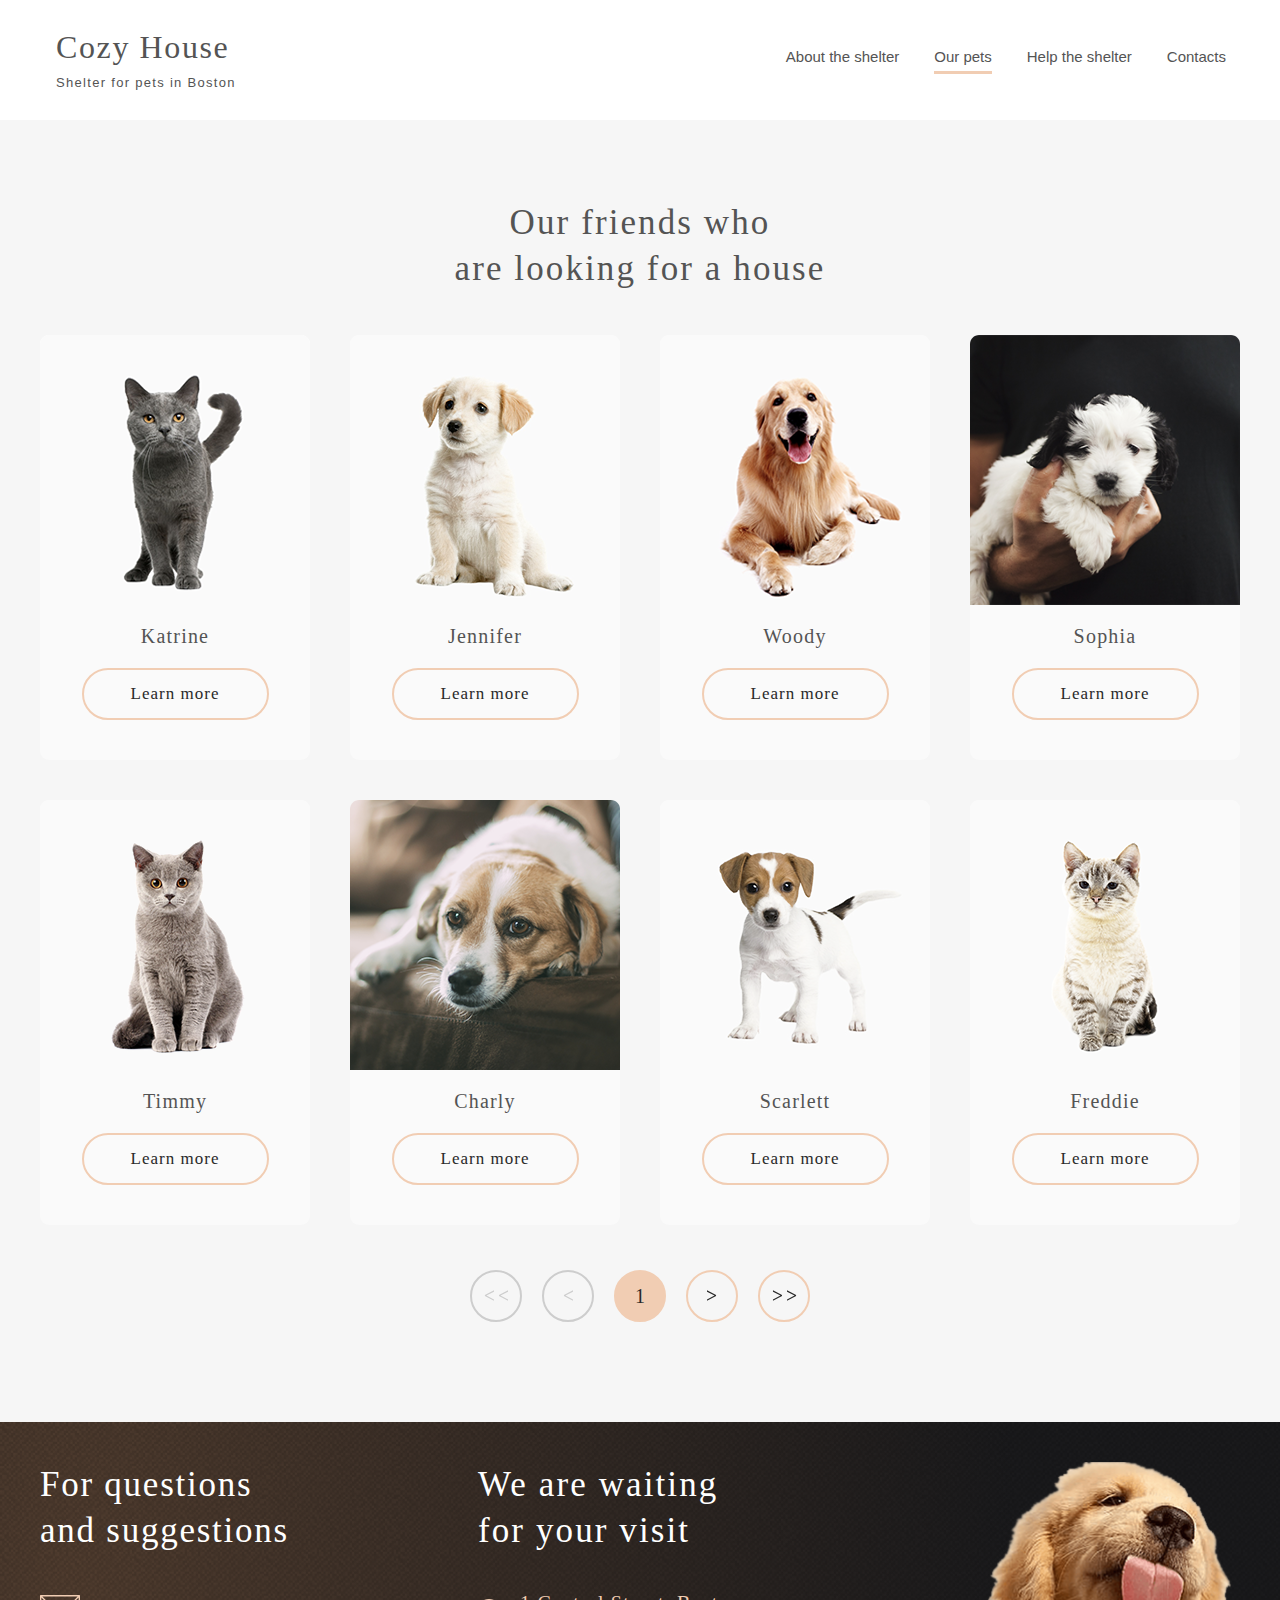
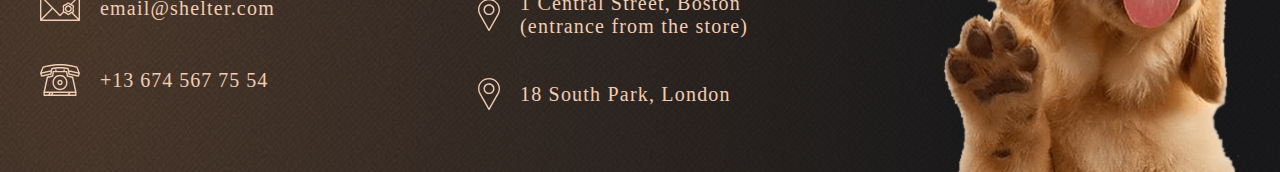
==== pages/pets/our-pets.html @ 00e176a5 "init: upload files" ====
<!DOCTYPE html>
<html lang="en">
  <head>
    <meta charset="UTF-8" />
    <meta http-equiv="X-UA-Compatible" content="IE=edge" />
    <meta name="viewport" content="width=device-width, initial-scale=1.0" />
    <title>Our pets</title>
    <link rel="stylesheet" href="our-pets.css" />
  </head>
  <body>
    <header>
      <div class="header-container">
        <div class="logo">
          <a href="../main/index.html" class="logo-a">
            <h1>Cozy House</h1>
            <p>Shelter for pets in Boston</p>
          </a>
        </div>
        <nav class="our-pets-nav">
          <ul class="our-pets-nav-ul">
            <li><a href="/pages/main/index.html">About the shelter</a></li>
            <li class="active"><a href="">Our pets</a></li>
            <li>
              <a href="../main/index.html#help-the-shelter">Help the shelter</a>
            </li>
            <li>
              <a href="#contacts">Contacts</a>
            </li>
          </ul>
        </nav>
      </div>
    </header>

    <main>
      <section class="our-friends-container">
        <h2 class="our-pets-h2">
          Our friends who <br />
          are looking for a house
        </h2>
        <div class="pet-list">
          <div class="pet">
            <img src="/assets/images/pets-katrine.svg" alt="Katrine" />
            <h3 class="pet-name">Katrine</h3>
            <button class="pet-btn">Learn more</button>
          </div>
          <div class="pet">
            <img src="/assets/images/pets-jennifer.svg" alt="Jennifer" />
            <h3 class="pet-name">Jennifer</h3>
            <button class="pet-btn">Learn more</button>
          </div>
          <div class="pet">
            <img src="/assets/images/pets-woody.svg" alt="Woody" />
            <h3 class="pet-name">Woody</h3>
            <button class="pet-btn">Learn more</button>
          </div>
          <div class="pet">
            <img src="/assets/images/Sophia.svg" alt="Sophia" />
            <h3 class="pet-name">Sophia</h3>
            <button class="pet-btn">Learn more</button>
          </div>
          <div class="pet">
            <img src="/assets/images/pets-timmy.svg" alt="Timmy" />
            <h3 class="pet-name">Timmy</h3>
            <button class="pet-btn">Learn more</button>
          </div>
          <div class="pet">
            <img src="/assets/images/pets-charly.svg" alt="Charly" />
            <h3 class="pet-name">Charly</h3>
            <button class="pet-btn">Learn more</button>
          </div>
          <div class="pet">
            <img src="/assets/images/pets-scarlet.svg" alt="Scarlett" />
            <h3 class="pet-name">Scarlett</h3>
            <button class="pet-btn">Learn more</button>
          </div>
          <div class="pet">
            <img src="/assets/images/Freddie.svg" alt="Freddie" />
            <h3 class="pet-name">Freddie</h3>
            <button class="pet-btn">Learn more</button>
          </div>
        </div>
        <div class="arrow-box">
          <button class="arrow-btn left" disabled>
            <img src="/assets/icons/double-arrow-left.svg" alt="arrow-button" />
          </button>
          <button class="arrow-btn left" disabled>
            <img src="/assets/icons/single-arrow-left.svg" alt="arrow-button" />
          </button>
          <button class="current-btn">1</button>
          <button class="arrow-btn right">
            <img
              src="/assets/icons/single-arrow-right.svg"
              alt="arrow-button"
            />
          </button>
          <button class="arrow-btn right">
            <img
              src="/assets/icons/double-arrow-right.svg"
              alt="arrow-button"
            />
          </button>
        </div>
      </section>
    </main>

    <footer class="block-6" id="contacts">
      <div class="footer-content">
        <div class="contacts">
          <h2 class="footer-h2-1">For questions and suggestions</h2>
          <a href="mailto:email@shelter.com">
            <div class="contacts-1">
              <img
                src="/assets/icons/icon-email.svg"
                alt="email-icon"
                class="cont-icon"
              />
              <span class="ftr-span-1">email@shelter.com</span>
            </div>
          </a>
          <a href="tel:+13 674 567 75 54">
            <div class="contacts-2">
              <img
                src="/assets/icons/icon-phone.svg"
                alt="phone-icon"
                class="phone-icon"
              />
              <span class="ftr-span-2">+13 674 567 75 54</span>
            </div>
          </a>
        </div>

        <div class="address">
          <h2 class="footer-h2-2">We are waiting for your visit</h2>
          <a href="https://goo.gl/maps/YBffEgtz4RcukRSLA" target="_blank">
            <div class="address-1">
              <img
                src="/assets/icons/icon-marker.svg"
                alt="location-icon"
                class="pin"
              />
              <span class="address-span-1"
                >1 Central Street, Boston (entrance from the store)</span
              >
            </div>
          </a>
          <a href="https://goo.gl/maps/GmSQT3jmfmqJFxHK8" target="_blank">
            <div class="address-2">
              <img
                src="/assets/icons/icon-marker-1.svg"
                alt="location-icon"
                class="pin"
              />
              <span class="address-span-2">18 South Park, London </span>
            </div>
          </a>
        </div>
        <img
          src="/assets/images/footer-puppy.svg"
          alt="doggo-footer"
          class="footer-puppy"
        />
      </div>
    </footer>
    <script src="../pets/our-pets.js"></script>
  </body>
</html>
---- pages/pets/our-pets.css ----
body{
    display: flex;
    flex-direction: column;
    margin: 0;
    padding: 0px;
    display: flex;
    justify-content: center;
}





/* HEADER  */

.header-container{
    width: 1280px;
    height: 120px;
    display: flex;
    justify-content: space-around;
    align-items: center;
    background: #FFFFFF;
}

/* LOGO */

.logo{
    width: 184px;
    height: 60px;
    display: flex;
    flex-direction: column;
    align-items: center;
    margin-right: 440px;

}

h1{
    margin: 0;
    font-weight: 400;
    font-size: 32px;
    line-height: 110%;
    letter-spacing: 0.05em;
    font-family: 'Georgia';

}
 p{
    margin: 0;
    text-align: center;
    font-weight: 400;
    font-size: 13px;
    letter-spacing: 0.1em;
   margin-top: 10px;
   font-family: 'Arial';


 }

 /* NAVIGATION */

.our-pets-nav-ul{
    display: flex;
    flex-direction: row;
    list-style: none;
    gap: 35px;
    color: #545454;
    font-family: 'Arial';
    font-weight: 400;
    font-size: 15px;
    margin: 0;
    padding: 0;
}


a{
    text-decoration: none;
    color: #545454; 
}

/* INTERACTIVE NAVBAR WITH JS */
ul li{
    cursor: pointer; 
    position: relative;
    text-align: center;
    padding-bottom: 8px;
}
li.active::after{
    position: absolute;
    content: "";
    height: 3px;
    width: 100%;
    background-color:#F1CDB3;
    left: 0;
    bottom: -1px;
    animation: appear 0.2s linear;
}
@keyframes appear{
    from{
        width: 0;
    }
    to{
        width: 100%;
    }
}




/* MAIN  */

main{
    width: 1280px;
    background: #F6F6F6;
}

section{
    display: flex;
    flex-direction: column;
    align-items: center;
    padding: 80px 40px;
    gap: 45px;
}


.our-pets-h2{
    width: 400px;
    height: 90px;
    text-align: center;
    font-family: 'Georgia';
    font-weight: 400;
    font-size: 35px;
    line-height: 130%;
    letter-spacing: 0.06em;
    color: #545454;
    margin: 0;
}


.pet-list{
    display: flex;
    justify-content: center;
    flex-wrap: wrap;
    gap: 40px;
    
}

.pet{
    display: flex;
    flex-direction: column;
    align-items: center;
    background: #FAFAFA;
    border-radius: 9px;
    padding-bottom: 40px;
}

.pet:hover {
    background-color: #ffffff;
    cursor:pointer;
    box-shadow: 5px 9px 18px -5px rgba(48, 48, 48, 0.76);
}
.pet:hover button{
    cursor:pointer;
    background: #F1CDB3;
}


.pet-name{
    font-family: 'Georgia';
    font-weight: 400;
    font-size: 20px;
    letter-spacing: 0.06em;
    color: #545454;

 }

 .pet-btn{
    width: 187px;
    height: 52px;
    border: 2px solid #F1CDB3;
    border-radius: 100px;
    font-family: 'Georgia';
    font-weight: 400;
    font-size: 17px;
    letter-spacing: 0.06em;
    color: #292929;
    background: #FAFAFA;
 }

/* ARROW BUTTONS */

.arrow-box{
    display: flex;
    gap: 20px;
    margin-bottom: 20px;
}
.arrow-btn{
    width: 52px;
    height: 52px;
    border-radius: 100px;
    border: 2px solid #F1CDB3;
    background: #F6F6F6;

}
.right:hover{
    cursor: pointer;
    background-color:#F1CDB3 ;
}
.left{
    border: 2px solid #CDCDCD;
    background: #F6F6F6;
}
.current-btn{
    width: 52px;
    height: 52px;
    border-radius: 100px;
    background: #F1CDB3;
    border: 2px solid #F1CDB3;
    font-family: 'Georgia';
    font-weight: 400;
    font-size: 20px;
    color: #292929;
}










/* FOOTER */

footer{
    display: flex;
    background: url(/assets/images/footer-gradient-background.svg) no-repeat;
    width: 1280px;
    height: 350px;
}

.footer-content{
    width: 1200px;
height: 310px;
display: flex;
gap: 160px;
margin-top: 40px;
margin-left: 40px;
margin-right: 40px;

}



.contacts{
    display: flex;
    flex-direction: column;
    width: 278px;
    height: 234px;
    gap:40px;
   
}

.footer-h2-1{
    font-family: 'Georgia';
    font-weight: 400;
    font-size: 35px;
    line-height: 130%;  
    letter-spacing: 0.05em;
    color: #FFFFFF;
    width: 278px;
    height: 90px;
    margin: 0;
}

.contacts-1{
    width: 251px;
    height: 32px;
    display: flex;
    align-items: center;

}

.cont-icon{
    width: 40px;
    height: 32px;
    margin-right: 20px;
}

.ftr-span-1{
    font-family: 'Georgia';
    font-weight: 400;
    font-size: 20px;
    line-height: 115%;
    letter-spacing: 0.06em;
    color: #F1CDB3;
    }

.contacts-2{
    display: flex;
    align-items: center;
    width: 239px;
    height: 32px;
}
.phone-icon{
    width: 40px;
height: 32px;
margin-right: 20px;
}

.ftr-span-2{
    width: 179px;
height: 23px;
font-family: 'Georgia';
font-weight: 400;
font-size: 20px;
line-height: 115%;
letter-spacing: 0.05em;

color: #F1CDB3;

}




.address{
    display: flex;
    flex-direction: column;
    width: 302px;
    height: 234px;
    gap:40px;
  
}

.footer-h2-2{
    font-family: 'Georgia';
    font-weight: 400;
    font-size: 35px;
    line-height: 130%;  
    letter-spacing: 0.06em;
    color: #FFFFFF;
    width: 270px;
    height: 90px;
    margin: 0;
}

.address-1{
    display: flex;
    align-items: center;
    width: 302px;
height: 46px;
}

.pin{
    width: 22px;
height: 32px;
margin-right: 20px;
}

.address-span-1{
    width: 260px;
    height: 46px;
    font-family: 'Georgia';
    font-weight: 400;
    font-size: 20px;
    line-height: 115%;
    letter-spacing: 0.06em;
    color: #F1CDB3;
}

.address-2{
    display: flex;
    align-items: center;
    width: 302px;
    height: 32px;
}

.address-span-2{
    width: 260px;
    height: 23px;
    font-family: 'Georgia';
    font-weight: 400;
    font-size: 20px;
    line-height: 115%;
    letter-spacing: 0.06em;
    color: #F1CDB3;

}

.footer-puppy{
    width: 300px;
    height: 310px;
        
}
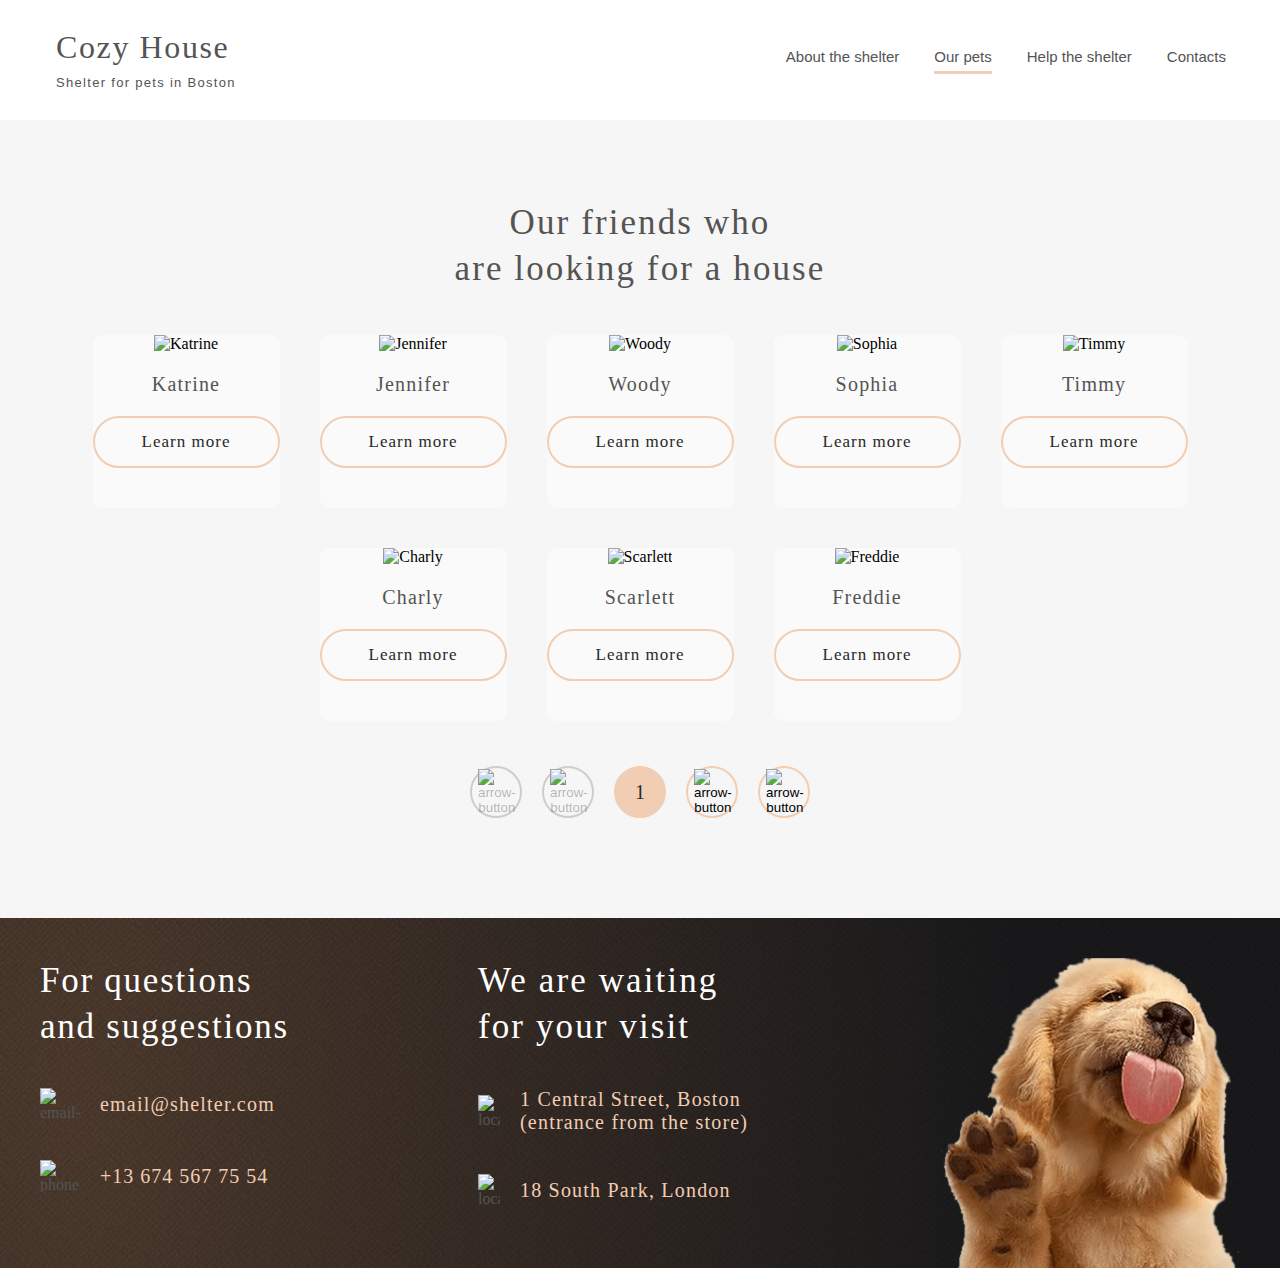
==== commit bad4d4bf: "fix: update paths" ====
--- a/pages/pets/our-pets.html
+++ b/pages/pets/our-pets.html
@@ -39,63 +39,63 @@
         </h2>
         <div class="pet-list">
           <div class="pet">
-            <img src="/assets/images/pets-katrine.svg" alt="Katrine" />
+            <img src="../assets/images/pets-katrine.svg" alt="Katrine" />
             <h3 class="pet-name">Katrine</h3>
             <button class="pet-btn">Learn more</button>
           </div>
           <div class="pet">
-            <img src="/assets/images/pets-jennifer.svg" alt="Jennifer" />
+            <img src="../assets/images/pets-jennifer.svg" alt="Jennifer" />
             <h3 class="pet-name">Jennifer</h3>
             <button class="pet-btn">Learn more</button>
           </div>
           <div class="pet">
-            <img src="/assets/images/pets-woody.svg" alt="Woody" />
+            <img src="../assets/images/pets-woody.svg" alt="Woody" />
             <h3 class="pet-name">Woody</h3>
             <button class="pet-btn">Learn more</button>
           </div>
           <div class="pet">
-            <img src="/assets/images/Sophia.svg" alt="Sophia" />
+            <img src="../assets/images/Sophia.svg" alt="Sophia" />
             <h3 class="pet-name">Sophia</h3>
             <button class="pet-btn">Learn more</button>
           </div>
           <div class="pet">
-            <img src="/assets/images/pets-timmy.svg" alt="Timmy" />
+            <img src="../assets/images/pets-timmy.svg" alt="Timmy" />
             <h3 class="pet-name">Timmy</h3>
             <button class="pet-btn">Learn more</button>
           </div>
           <div class="pet">
-            <img src="/assets/images/pets-charly.svg" alt="Charly" />
+            <img src="../assets/images/pets-charly.svg" alt="Charly" />
             <h3 class="pet-name">Charly</h3>
             <button class="pet-btn">Learn more</button>
           </div>
           <div class="pet">
-            <img src="/assets/images/pets-scarlet.svg" alt="Scarlett" />
+            <img src="../assets/images/pets-scarlet.svg" alt="Scarlett" />
             <h3 class="pet-name">Scarlett</h3>
             <button class="pet-btn">Learn more</button>
           </div>
           <div class="pet">
-            <img src="/assets/images/Freddie.svg" alt="Freddie" />
+            <img src="../assets/images/Freddie.svg" alt="Freddie" />
             <h3 class="pet-name">Freddie</h3>
             <button class="pet-btn">Learn more</button>
           </div>
         </div>
         <div class="arrow-box">
           <button class="arrow-btn left" disabled>
-            <img src="/assets/icons/double-arrow-left.svg" alt="arrow-button" />
+            <img src="../assets/icons/double-arrow-left.svg" alt="arrow-button" />
           </button>
           <button class="arrow-btn left" disabled>
-            <img src="/assets/icons/single-arrow-left.svg" alt="arrow-button" />
+            <img src="../assets/icons/single-arrow-left.svg" alt="arrow-button" />
           </button>
           <button class="current-btn">1</button>
           <button class="arrow-btn right">
             <img
-              src="/assets/icons/single-arrow-right.svg"
+              src="../assets/icons/single-arrow-right.svg"
               alt="arrow-button"
             />
           </button>
           <button class="arrow-btn right">
             <img
-              src="/assets/icons/double-arrow-right.svg"
+              src="../assets/icons/double-arrow-right.svg"
               alt="arrow-button"
             />
           </button>
@@ -110,7 +110,7 @@
           <a href="mailto:email@shelter.com">
             <div class="contacts-1">
               <img
-                src="/assets/icons/icon-email.svg"
+                src="../assets/icons/icon-email.svg"
                 alt="email-icon"
                 class="cont-icon"
               />
@@ -120,7 +120,7 @@
           <a href="tel:+13 674 567 75 54">
             <div class="contacts-2">
               <img
-                src="/assets/icons/icon-phone.svg"
+                src="../assets/icons/icon-phone.svg"
                 alt="phone-icon"
                 class="phone-icon"
               />
@@ -134,7 +134,7 @@
           <a href="https://goo.gl/maps/YBffEgtz4RcukRSLA" target="_blank">
             <div class="address-1">
               <img
-                src="/assets/icons/icon-marker.svg"
+                src="../assets/icons/icon-marker.svg"
                 alt="location-icon"
                 class="pin"
               />
@@ -146,7 +146,7 @@
           <a href="https://goo.gl/maps/GmSQT3jmfmqJFxHK8" target="_blank">
             <div class="address-2">
               <img
-                src="/assets/icons/icon-marker-1.svg"
+                src="../assets/icons/icon-marker-1.svg"
                 alt="location-icon"
                 class="pin"
               />
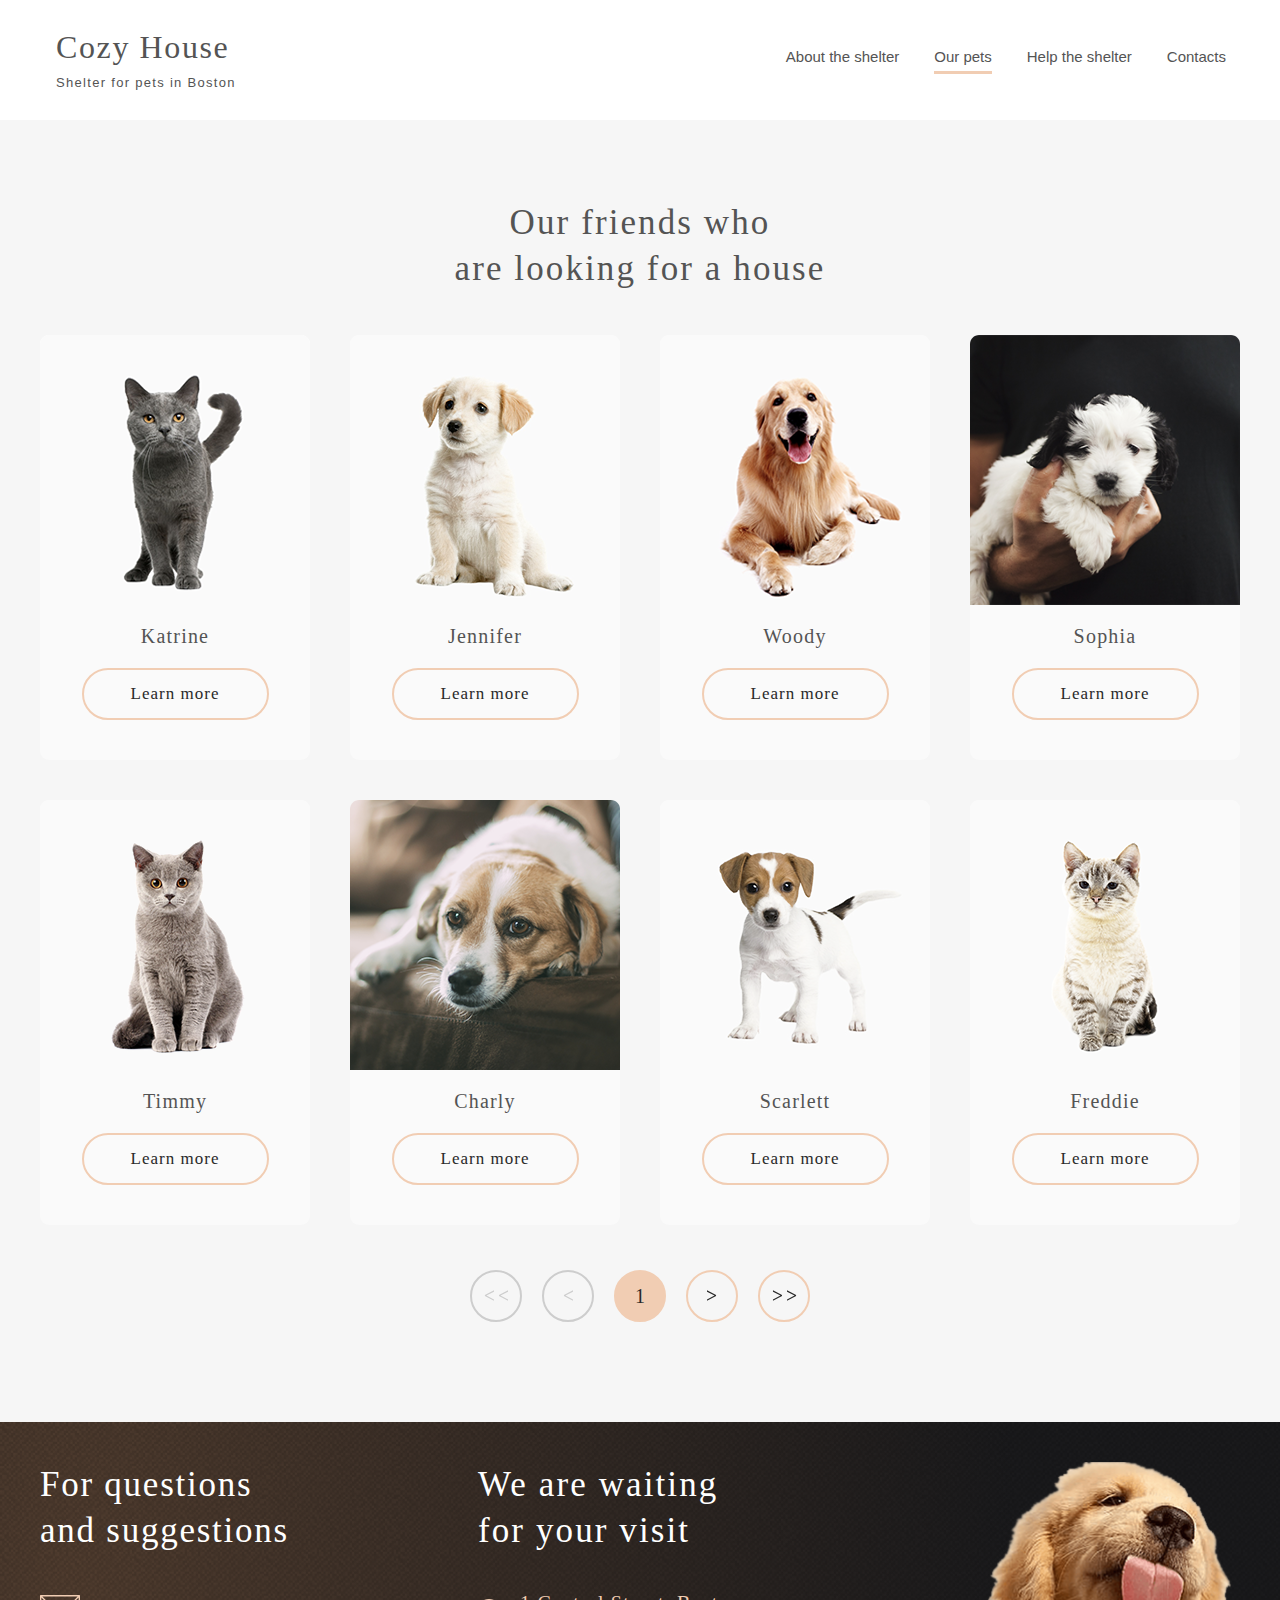
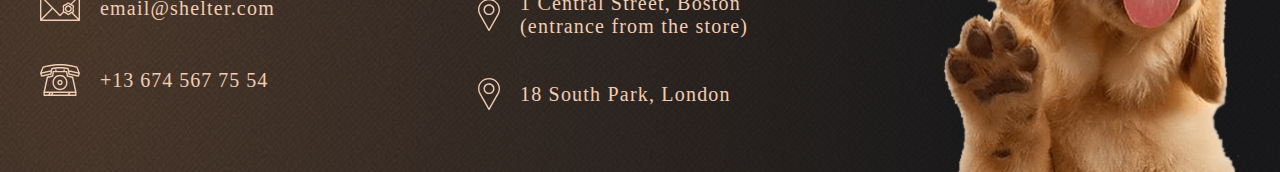
==== commit a299bcc8: "fix: change links" ====
--- a/pages/pets/our-pets.html
+++ b/pages/pets/our-pets.html
@@ -39,63 +39,63 @@
         </h2>
         <div class="pet-list">
           <div class="pet">
-            <img src="../assets/images/pets-katrine.svg" alt="Katrine" />
+            <img src="../../assets/images/pets-katrine.svg" alt="Katrine" />
             <h3 class="pet-name">Katrine</h3>
             <button class="pet-btn">Learn more</button>
           </div>
           <div class="pet">
-            <img src="../assets/images/pets-jennifer.svg" alt="Jennifer" />
+            <img src="../../assets/images/pets-jennifer.svg" alt="Jennifer" />
             <h3 class="pet-name">Jennifer</h3>
             <button class="pet-btn">Learn more</button>
           </div>
           <div class="pet">
-            <img src="../assets/images/pets-woody.svg" alt="Woody" />
+            <img src="../../assets/images/pets-woody.svg" alt="Woody" />
             <h3 class="pet-name">Woody</h3>
             <button class="pet-btn">Learn more</button>
           </div>
           <div class="pet">
-            <img src="../assets/images/Sophia.svg" alt="Sophia" />
+            <img src="../../assets/images/Sophia.svg" alt="Sophia" />
             <h3 class="pet-name">Sophia</h3>
             <button class="pet-btn">Learn more</button>
           </div>
           <div class="pet">
-            <img src="../assets/images/pets-timmy.svg" alt="Timmy" />
+            <img src="../../assets/images/pets-timmy.svg" alt="Timmy" />
             <h3 class="pet-name">Timmy</h3>
             <button class="pet-btn">Learn more</button>
           </div>
           <div class="pet">
-            <img src="../assets/images/pets-charly.svg" alt="Charly" />
+            <img src="../../assets/images/pets-charly.svg" alt="Charly" />
             <h3 class="pet-name">Charly</h3>
             <button class="pet-btn">Learn more</button>
           </div>
           <div class="pet">
-            <img src="../assets/images/pets-scarlet.svg" alt="Scarlett" />
+            <img src="../../assets/images/pets-scarlet.svg" alt="Scarlett" />
             <h3 class="pet-name">Scarlett</h3>
             <button class="pet-btn">Learn more</button>
           </div>
           <div class="pet">
-            <img src="../assets/images/Freddie.svg" alt="Freddie" />
+            <img src="../../assets/images/Freddie.svg" alt="Freddie" />
             <h3 class="pet-name">Freddie</h3>
             <button class="pet-btn">Learn more</button>
           </div>
         </div>
         <div class="arrow-box">
           <button class="arrow-btn left" disabled>
-            <img src="../assets/icons/double-arrow-left.svg" alt="arrow-button" />
+            <img src="../../assets/icons/double-arrow-left.svg" alt="arrow-button" />
           </button>
           <button class="arrow-btn left" disabled>
-            <img src="../assets/icons/single-arrow-left.svg" alt="arrow-button" />
+            <img src="../../assets/icons/single-arrow-left.svg" alt="arrow-button" />
           </button>
           <button class="current-btn">1</button>
           <button class="arrow-btn right">
             <img
-              src="../assets/icons/single-arrow-right.svg"
+              src="../../assets/icons/single-arrow-right.svg"
               alt="arrow-button"
             />
           </button>
           <button class="arrow-btn right">
             <img
-              src="../assets/icons/double-arrow-right.svg"
+              src="../../assets/icons/double-arrow-right.svg"
               alt="arrow-button"
             />
           </button>
@@ -110,7 +110,7 @@
           <a href="mailto:email@shelter.com">
             <div class="contacts-1">
               <img
-                src="../assets/icons/icon-email.svg"
+                src="../../assets/icons/icon-email.svg"
                 alt="email-icon"
                 class="cont-icon"
               />
@@ -120,7 +120,7 @@
           <a href="tel:+13 674 567 75 54">
             <div class="contacts-2">
               <img
-                src="../assets/icons/icon-phone.svg"
+                src="../../assets/icons/icon-phone.svg"
                 alt="phone-icon"
                 class="phone-icon"
               />
@@ -134,7 +134,7 @@
           <a href="https://goo.gl/maps/YBffEgtz4RcukRSLA" target="_blank">
             <div class="address-1">
               <img
-                src="../assets/icons/icon-marker.svg"
+                src="../../assets/icons/icon-marker.svg"
                 alt="location-icon"
                 class="pin"
               />
@@ -146,7 +146,7 @@
           <a href="https://goo.gl/maps/GmSQT3jmfmqJFxHK8" target="_blank">
             <div class="address-2">
               <img
-                src="../assets/icons/icon-marker-1.svg"
+                src="../../assets/icons/icon-marker-1.svg"
                 alt="location-icon"
                 class="pin"
               />
@@ -155,12 +155,12 @@
           </a>
         </div>
         <img
-          src="/assets/images/footer-puppy.svg"
+          src="../../assets/images/footer-puppy.svg"
           alt="doggo-footer"
           class="footer-puppy"
         />
       </div>
     </footer>
-    <script src="../pets/our-pets.js"></script>
+    <script src="../../pets/our-pets.js"></script>
   </body>
 </html>
--- a/pages/pets/our-pets.css
+++ b/pages/pets/our-pets.css
@@ -233,7 +233,7 @@
 
 footer{
     display: flex;
-    background: url(/assets/images/footer-gradient-background.svg) no-repeat;
+    background: url(../../assets/images/footer-gradient-background.svg) no-repeat;
     width: 1280px;
     height: 350px;
 }
@@ -391,4 +391,4 @@
     width: 300px;
     height: 310px;
         
-}+}
